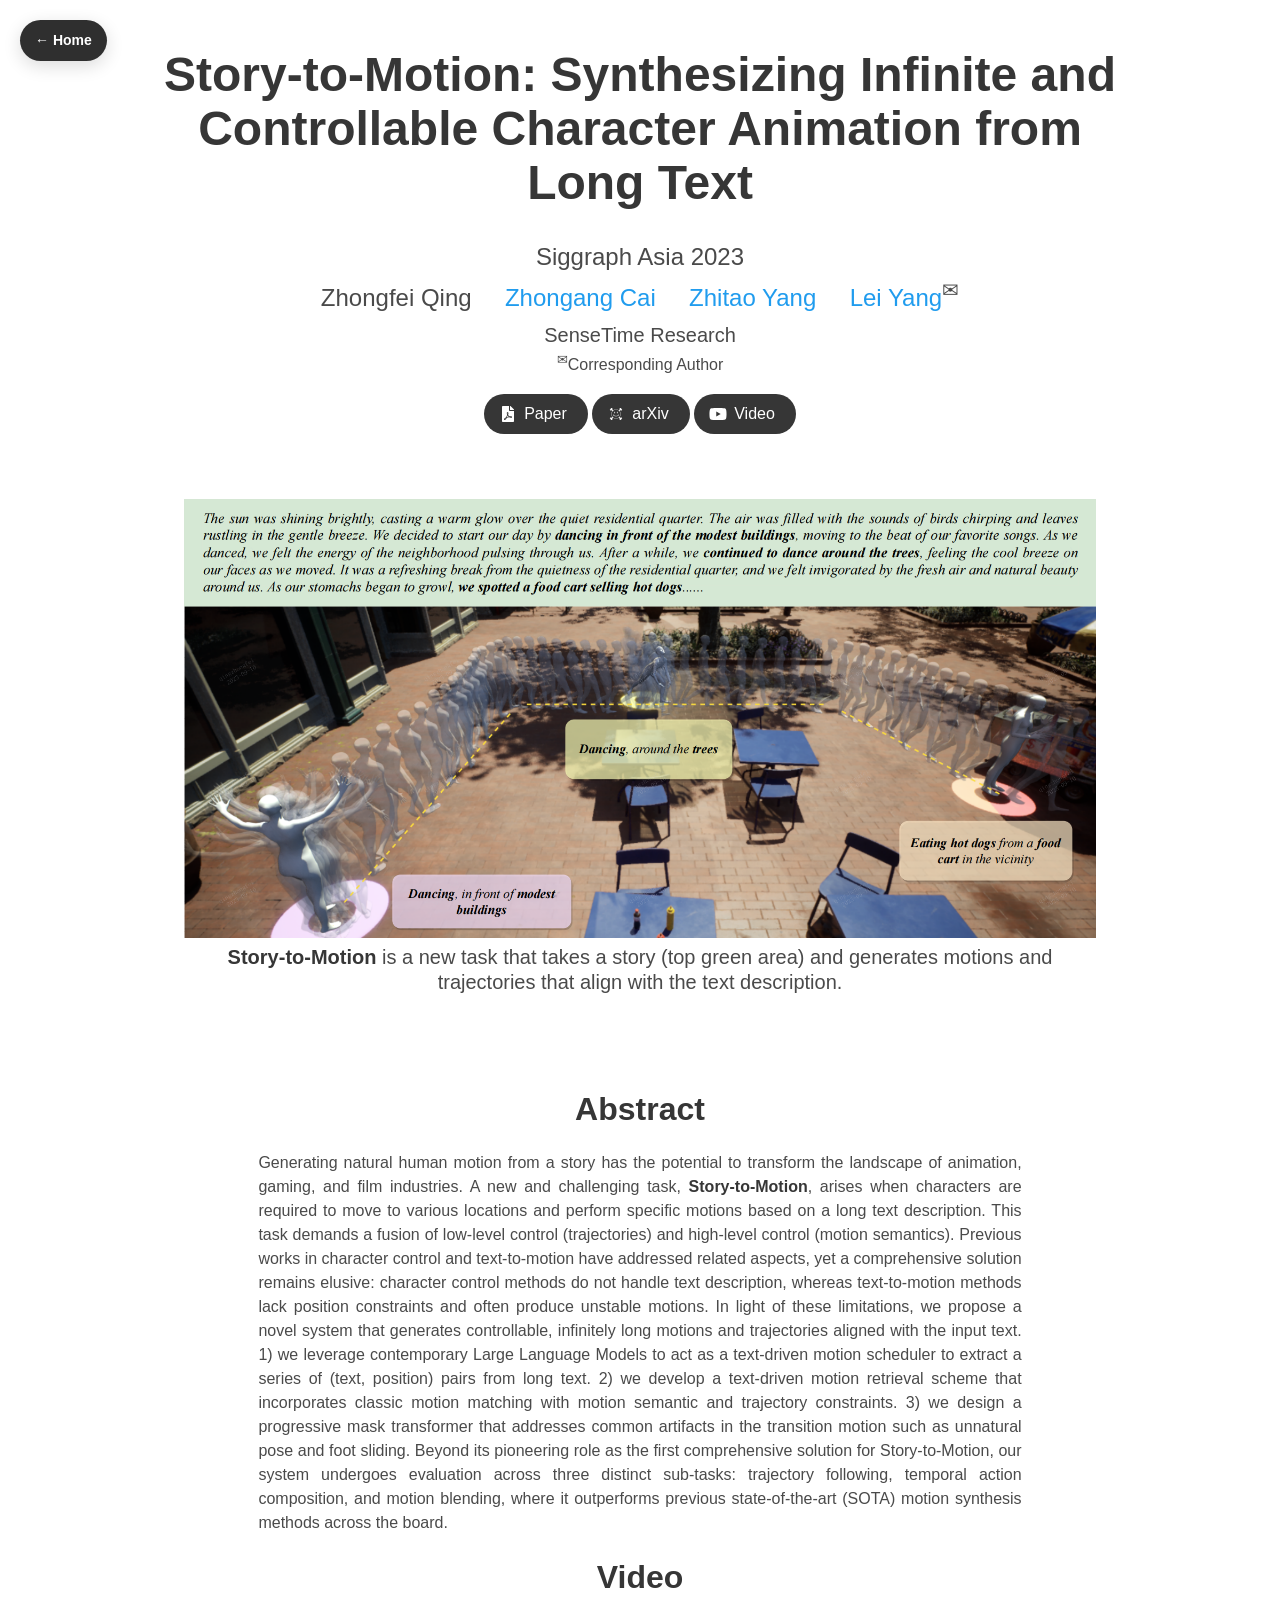
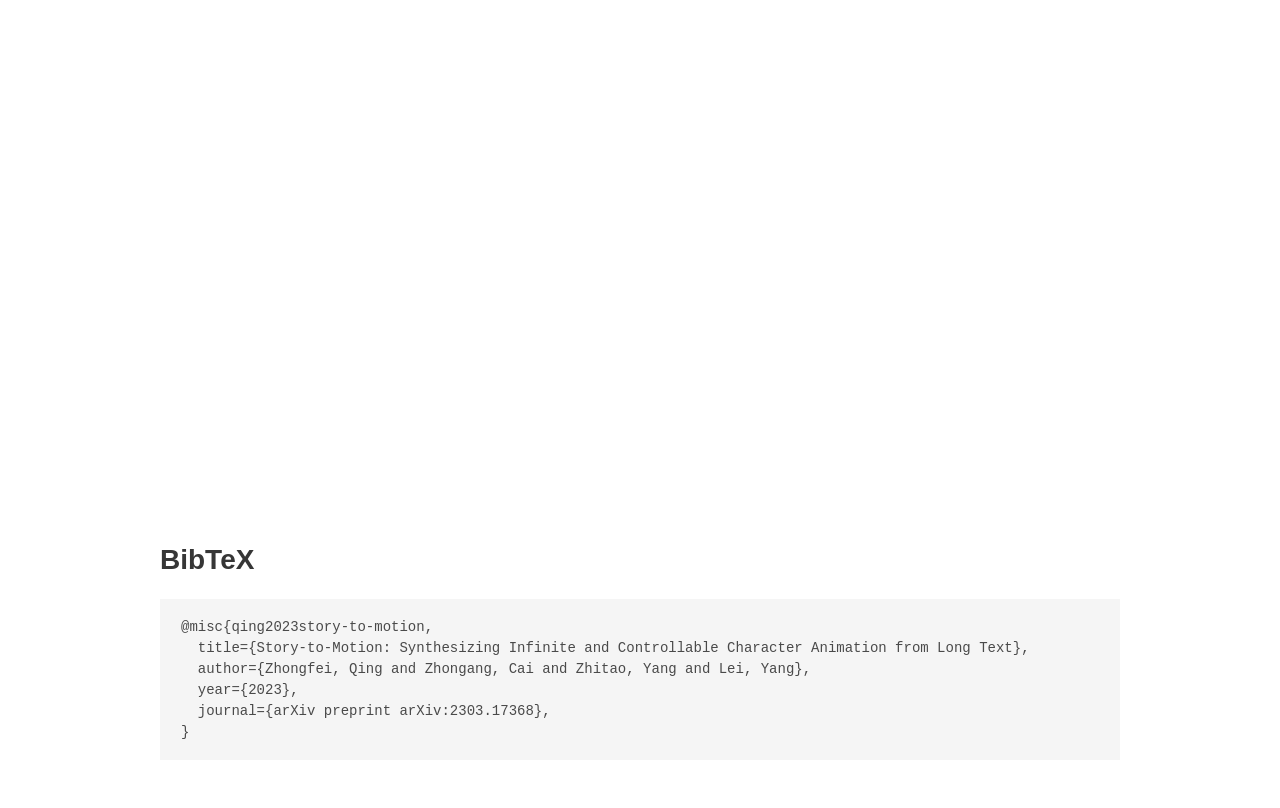
==== projects/story-to-motion/index.html @ 37f8f80c "Build bilingual academic portfolio homepage" ====
<!DOCTYPE html>
<html class="fontawesome-i2svg-active fontawesome-i2svg-complete">

<head>
  <meta http-equiv="Content-Type" content="text/html; charset=UTF-8">

  <meta name="description"
    content="Story-to-Motion: Synthesizing Infinite and Controllable Character Animation from Long Text">
  <meta name="keywords" content="SynBody">
  <meta name="viewport" content="width=device-width, initial-scale=1">
  <title>Story-to-Motion: Synthesizing Infinite and Controllable Character Animation from Long Text</title>

  <style type="text/css">
    svg:not(:root).svg-inline--fa {
      overflow: visible
    }

    .svg-inline--fa {
      display: inline-block;
      font-size: inherit;
      height: 1em;
      overflow: visible;
      vertical-align: -.125em
    }

    .svg-inline--fa.fa-lg {
      vertical-align: -.225em
    }

    .svg-inline--fa.fa-w-1 {
      width: .0625em
    }

    .svg-inline--fa.fa-w-2 {
      width: .125em
    }

    .svg-inline--fa.fa-w-3 {
      width: .1875em
    }

    .svg-inline--fa.fa-w-4 {
      width: .25em
    }

    .svg-inline--fa.fa-w-5 {
      width: .3125em
    }

    .svg-inline--fa.fa-w-6 {
      width: .375em
    }

    .svg-inline--fa.fa-w-7 {
      width: .4375em
    }

    .svg-inline--fa.fa-w-8 {
      width: .5em
    }

    .svg-inline--fa.fa-w-9 {
      width: .5625em
    }

    .svg-inline--fa.fa-w-10 {
      width: .625em
    }

    .svg-inline--fa.fa-w-11 {
      width: .6875em
    }

    .svg-inline--fa.fa-w-12 {
      width: .75em
    }

    .svg-inline--fa.fa-w-13 {
      width: .8125em
    }

    .svg-inline--fa.fa-w-14 {
      width: .875em
    }

    .svg-inline--fa.fa-w-15 {
      width: .9375em
    }

    .svg-inline--fa.fa-w-16 {
      width: 1em
    }

    .svg-inline--fa.fa-w-17 {
      width: 1.0625em
    }

    .svg-inline--fa.fa-w-18 {
      width: 1.125em
    }

    .svg-inline--fa.fa-w-19 {
      width: 1.1875em
    }

    .svg-inline--fa.fa-w-20 {
      width: 1.25em
    }

    .svg-inline--fa.fa-pull-left {
      margin-right: .3em;
      width: auto
    }

    .svg-inline--fa.fa-pull-right {
      margin-left: .3em;
      width: auto
    }

    .svg-inline--fa.fa-border {
      height: 1.5em
    }

    .svg-inline--fa.fa-li {
      width: 2em
    }

    .svg-inline--fa.fa-fw {
      width: 1.25em
    }

    .fa-layers svg.svg-inline--fa {
      bottom: 0;
      left: 0;
      margin: auto;
      position: absolute;
      right: 0;
      top: 0
    }

    .fa-layers {
      display: inline-block;
      height: 1em;
      position: relative;
      text-align: center;
      vertical-align: -.125em;
      width: 1em
    }

    .fa-layers svg.svg-inline--fa {
      -webkit-transform-origin: center center;
      transform-origin: center center
    }

    .fa-layers-counter,
    .fa-layers-text {
      display: inline-block;
      position: absolute;
      text-align: center
    }

    .fa-layers-text {
      left: 50%;
      top: 50%;
      -webkit-transform: translate(-50%, -50%);
      transform: translate(-50%, -50%);
      -webkit-transform-origin: center center;
      transform-origin: center center
    }

    .fa-layers-counter {
      background-color: #ff253a;
      border-radius: 1em;
      -webkit-box-sizing: border-box;
      box-sizing: border-box;
      color: #fff;
      height: 1.5em;
      line-height: 1;
      max-width: 5em;
      min-width: 1.5em;
      overflow: hidden;
      padding: .25em;
      right: 0;
      text-overflow: ellipsis;
      top: 0;
      -webkit-transform: scale(.25);
      transform: scale(.25);
      -webkit-transform-origin: top right;
      transform-origin: top right
    }

    .fa-layers-bottom-right {
      bottom: 0;
      right: 0;
      top: auto;
      -webkit-transform: scale(.25);
      transform: scale(.25);
      -webkit-transform-origin: bottom right;
      transform-origin: bottom right
    }

    .fa-layers-bottom-left {
      bottom: 0;
      left: 0;
      right: auto;
      top: auto;
      -webkit-transform: scale(.25);
      transform: scale(.25);
      -webkit-transform-origin: bottom left;
      transform-origin: bottom left
    }

    .fa-layers-top-right {
      right: 0;
      top: 0;
      -webkit-transform: scale(.25);
      transform: scale(.25);
      -webkit-transform-origin: top right;
      transform-origin: top right
    }

    .fa-layers-top-left {
      left: 0;
      right: auto;
      top: 0;
      -webkit-transform: scale(.25);
      transform: scale(.25);
      -webkit-transform-origin: top left;
      transform-origin: top left
    }

    .fa-lg {
      font-size: 1.3333333333em;
      line-height: .75em;
      vertical-align: -.0667em
    }

    .fa-xs {
      font-size: .75em
    }

    .fa-sm {
      font-size: .875em
    }

    .fa-1x {
      font-size: 1em
    }

    .fa-2x {
      font-size: 2em
    }

    .fa-3x {
      font-size: 3em
    }

    .fa-4x {
      font-size: 4em
    }

    .fa-5x {
      font-size: 5em
    }

    .fa-6x {
      font-size: 6em
    }

    .fa-7x {
      font-size: 7em
    }

    .fa-8x {
      font-size: 8em
    }

    .fa-9x {
      font-size: 9em
    }

    .fa-10x {
      font-size: 10em
    }

    .fa-fw {
      text-align: center;
      width: 1.25em
    }

    .fa-ul {
      list-style-type: none;
      margin-left: 2.5em;
      padding-left: 0
    }

    .fa-ul>li {
      position: relative
    }

    .fa-li {
      left: -2em;
      position: absolute;
      text-align: center;
      width: 2em;
      line-height: inherit
    }

    .fa-border {
      border: solid .08em #eee;
      border-radius: .1em;
      padding: .2em .25em .15em
    }

    .fa-pull-left {
      float: left
    }

    .fa-pull-right {
      float: right
    }

    .fa.fa-pull-left,
    .fab.fa-pull-left,
    .fal.fa-pull-left,
    .far.fa-pull-left,
    .fas.fa-pull-left {
      margin-right: .3em
    }

    .fa.fa-pull-right,
    .fab.fa-pull-right,
    .fal.fa-pull-right,
    .far.fa-pull-right,
    .fas.fa-pull-right {
      margin-left: .3em
    }

    .fa-spin {
      -webkit-animation: fa-spin 2s infinite linear;
      animation: fa-spin 2s infinite linear
    }

    .fa-pulse {
      -webkit-animation: fa-spin 1s infinite steps(8);
      animation: fa-spin 1s infinite steps(8)
    }

    @-webkit-keyframes fa-spin {
      0% {
        -webkit-transform: rotate(0);
        transform: rotate(0)
      }

      100% {
        -webkit-transform: rotate(360deg);
        transform: rotate(360deg)
      }
    }

    @keyframes fa-spin {
      0% {
        -webkit-transform: rotate(0);
        transform: rotate(0)
      }

      100% {
        -webkit-transform: rotate(360deg);
        transform: rotate(360deg)
      }
    }

    .fa-rotate-90 {
      -webkit-transform: rotate(90deg);
      transform: rotate(90deg)
    }

    .fa-rotate-180 {
      -webkit-transform: rotate(180deg);
      transform: rotate(180deg)
    }

    .fa-rotate-270 {
      -webkit-transform: rotate(270deg);
      transform: rotate(270deg)
    }

    .fa-flip-horizontal {
      -webkit-transform: scale(-1, 1);
      transform: scale(-1, 1)
    }

    .fa-flip-vertical {
      -webkit-transform: scale(1, -1);
      transform: scale(1, -1)
    }

    .fa-flip-both,
    .fa-flip-horizontal.fa-flip-vertical {
      -webkit-transform: scale(-1, -1);
      transform: scale(-1, -1)
    }

    :root .fa-flip-both,
    :root .fa-flip-horizontal,
    :root .fa-flip-vertical,
    :root .fa-rotate-180,
    :root .fa-rotate-270,
    :root .fa-rotate-90 {
      -webkit-filter: none;
      filter: none
    }

    .fa-stack {
      display: inline-block;
      height: 2em;
      position: relative;
      width: 2.5em
    }

    .fa-stack-1x,
    .fa-stack-2x {
      bottom: 0;
      left: 0;
      margin: auto;
      position: absolute;
      right: 0;
      top: 0
    }

    .svg-inline--fa.fa-stack-1x {
      height: 1em;
      width: 1.25em
    }

    .svg-inline--fa.fa-stack-2x {
      height: 2em;
      width: 2.5em
    }

    .fa-inverse {
      color: #fff
    }

    .sr-only {
      border: 0;
      clip: rect(0, 0, 0, 0);
      height: 1px;
      margin: -1px;
      overflow: hidden;
      padding: 0;
      position: absolute;
      width: 1px
    }

    .sr-only-focusable:active,
    .sr-only-focusable:focus {
      clip: auto;
      height: auto;
      margin: 0;
      overflow: visible;
      position: static;
      width: auto
    }

    .svg-inline--fa .fa-primary {
      fill: var(--fa-primary-color, currentColor);
      opacity: 1;
      opacity: var(--fa-primary-opacity, 1)
    }

    .svg-inline--fa .fa-secondary {
      fill: var(--fa-secondary-color, currentColor);
      opacity: .4;
      opacity: var(--fa-secondary-opacity, .4)
    }

    .svg-inline--fa.fa-swap-opacity .fa-primary {
      opacity: .4;
      opacity: var(--fa-secondary-opacity, .4)
    }

    .svg-inline--fa.fa-swap-opacity .fa-secondary {
      opacity: 1;
      opacity: var(--fa-primary-opacity, 1)
    }

    .svg-inline--fa mask .fa-primary,
    .svg-inline--fa mask .fa-secondary {
      fill: #000
    }

    .fad.fa-inverse {
      color: #fff
    }
  </style>

  <link rel="stylesheet" href="./style/bulma.min.css">
  <link rel="stylesheet" href="./style/bulma-carousel.min.css">
  <link rel="stylesheet" href="./style/bulma-slider.min.css">
  <link rel="stylesheet" href="./style/fontawesome.all.min.css">
  <link rel="stylesheet" href="./style/academicons.min.css">
  <link rel="stylesheet" href="./style/index.css">

  <style type="text/css">
    ._th-container ._th-item {
      margin-bottom: 3px;
      position: relative;
      width: 0;
      height: 0;
      cursor: pointer;
      opacity: .3;
      background-color: aquamarine;
      border-radius: 100%;
      text-align: center;
      line-height: 30px;
      -webkit-transition: all .35s;
      -o-transition: all .35s;
      transition: all .35s;
      right: 30px
    }

    ._th-container ._th-item,
    ._th-container ._th-click-hover,
    ._th_cover-all-show-times ._th_times {
      -webkit-box-shadow: -3px 4px 12px -5px black;
      box-shadow: -3px 4px 12px -5px black
    }

    ._th-container:hover ._th-item._item-x2 {
      margin-left: 18px;
      width: 40px;
      height: 40px;
      line-height: 40px
    }

    ._th-container:hover ._th-item._item-x-2 {
      margin-left: 17px;
      width: 38px;
      height: 38px;
      line-height: 38px
    }

    ._th-container:hover ._th-item._item-xx2 {
      width: 36px;
      height: 36px;
      margin-left: 16px;
      line-height: 36px
    }

    ._th-container:hover ._th-item._item-xx-2 {
      width: 32px;
      height: 32px;
      line-height: 32px;
      margin-left: 14px
    }

    ._th-container:hover ._th-item._item-reset {
      width: 30px;
      line-height: 30px;
      height: 30px;
      margin-left: 10px
    }

    ._th-click-hover {
      position: relative;
      -webkit-transition: all .5s;
      -o-transition: all .5s;
      transition: all .5s;
      height: 45px;
      width: 45px;
      cursor: pointer;
      opacity: .3;
      border-radius: 100%;
      background-color: aquamarine;
      text-align: center;
      line-height: 45px;
      right: 0
    }

    ._th-container:hover {
      left: -5px
    }

    ._th-container {
      font-size: 12px;
      -webkit-transition: all .5s;
      -o-transition: all .5s;
      transition: all .5s;
      left: -35px;
      top: 20%;
      position: fixed;
      -webkit-box-sizing: border-box;
      box-sizing: border-box;
      z-index: 100000;
      -webkit-user-select: none;
      -moz-user-select: none;
      -ms-user-select: none;
      user-select: none
    }

    ._th-container ._th-item:hover {
      opacity: .8;
      background-color: #5fb492;
      color: aliceblue
    }

    ._th-container ._th-item:active {
      opacity: .9;
      background-color: #1b3a26;
      color: aliceblue
    }

    ._th-container:hover ._th-click-hover {
      opacity: .8
    }

    ._th-container:hover ._th-item {
      opacity: .6;
      right: 0
    }

    ._th-container ._th-click-hover:hover {
      opacity: .8;
      background-color: #5fb492;
      color: aliceblue
    }

    ._th_cover-all-show-times {
      position: fixed;
      top: 0;
      right: 0;
      width: 100%;
      height: 100%;
      z-index: 99999;
      opacity: 1;
      font-weight: 900;
      font-size: 30px;
      color: #4f4f4f;
      background-color: rgba(0, 0, 0, 0.1)
    }

    ._th_cover-all-show-times._th_hidden {
      z-index: -99999;
      opacity: 0;
      -webkit-transition: 1s all;
      -o-transition: 1s all;
      transition: 1s all
    }

    ._th_cover-all-show-times ._th_times {
      width: 300px;
      height: 300px;
      border-radius: 50%;
      background-color: rgba(127, 255, 212, 0.51);
      text-align: center;
      line-height: 300px;
      position: absolute;
      top: 50%;
      right: 50%;
      margin-top: -150px;
      margin-right: -150px
    }
  </style>
</head>

<body data-new-gr-c-s-check-loaded="14.1102.0" data-gr-ext-installed="">
  <a class="home-link" href="../../" aria-label="Back to homepage">← Home</a>
  <section class="hero">
    <div class="hero-body">
      <div class="container is-max-desktop">
        <div class="columns is-centered">
          <div class="column has-text-centered">
            <h1 class="title is-1 publication-title">Story-to-Motion: Synthesizing Infinite and Controllable Character Animation from Long Text</h1>

            <div class="is-size-4 publication-authors">
              <span class="author-block"><sup></sup>Siggraph Asia 2023</span>
            </div>

            <div class="is-size-4 publication-authors">
              <span class="author-block">
                Zhongfei Qing<sup></sup></span>&nbsp;&nbsp;&nbsp;&nbsp;
              <span class="author-block">
                <a href="https://caizhongang.github.io/">Zhongang Cai</a><sup></sup></span>&nbsp;&nbsp;&nbsp;&nbsp;
              <span class="author-block">
                <a href="https://github.com/Maoxie">Zhitao Yang</a><sup></sup></span>&nbsp;&nbsp;&nbsp;&nbsp;
              <span class="author-block">
                <a href="http://yanglei.me/">Lei Yang</a><sup>✉</sup></span>
              <br />
            </div>

            <div class="is-size-5 publication-authors">
              <span class="author-block"><sup></sup>SenseTime Research</span>
            </div>

            <div class="is-size-6 publication-authors">
              <span class="author-block"><sup>✉</sup>Corresponding Author</span>
            </div>

            <div class="column has-text-centered">
              <div class="publication-links">
                <!-- PDF Link. -->
                <span class="link-block">
                  <a href="https://arxiv.org/pdf/2303.17368.pdf"
                    class="external-link button is-normal is-rounded is-dark">
                    <span class="icon">
                      <svg class="svg-inline--fa fa-file-pdf fa-w-12" aria-hidden="true" focusable="false"
                        data-prefix="fas" data-icon="file-pdf" role="img" xmlns="http://www.w3.org/2000/svg"
                        viewBox="0 0 384 512" data-fa-i2svg="">
                        <path fill="currentColor"
                          d="M181.9 256.1c-5-16-4.9-46.9-2-46.9 8.4 0 7.6 36.9 2 46.9zm-1.7 47.2c-7.7 20.2-17.3 43.3-28.4 62.7 18.3-7 39-17.2 62.9-21.9-12.7-9.6-24.9-23.4-34.5-40.8zM86.1 428.1c0 .8 13.2-5.4 34.9-40.2-6.7 6.3-29.1 24.5-34.9 40.2zM248 160h136v328c0 13.3-10.7 24-24 24H24c-13.3 0-24-10.7-24-24V24C0 10.7 10.7 0 24 0h200v136c0 13.2 10.8 24 24 24zm-8 171.8c-20-12.2-33.3-29-42.7-53.8 4.5-18.5 11.6-46.6 6.2-64.2-4.7-29.4-42.4-26.5-47.8-6.8-5 18.3-.4 44.1 8.1 77-11.6 27.6-28.7 64.6-40.8 85.8-.1 0-.1.1-.2.1-27.1 13.9-73.6 44.5-54.5 68 5.6 6.9 16 10 21.5 10 17.9 0 35.7-18 61.1-61.8 25.8-8.5 54.1-19.1 79-23.2 21.7 11.8 47.1 19.5 64 19.5 29.2 0 31.2-32 19.7-43.4-13.9-13.6-54.3-9.7-73.6-7.2zM377 105L279 7c-4.5-4.5-10.6-7-17-7h-6v128h128v-6.1c0-6.3-2.5-12.4-7-16.9zm-74.1 255.3c4.1-2.7-2.5-11.9-42.8-9 37.1 15.8 42.8 9 42.8 9z">
                        </path>
                      </svg><!-- <i class="fas fa-file-pdf"></i> Font Awesome fontawesome.com -->
                    </span>
                    <span>Paper</span>
                  </a>
                </span>
                <span class="link-block">
                  <a href="https://arxiv.org/abs/2303.17368" class="external-link button is-normal is-rounded is-dark">
                    <span class="icon">
                      <i class="ai ai-arxiv"></i>
                    </span>
                    <span>arXiv</span>
                  </a>
                </span>
                <!-- Video Link. -->
                <span class="link-block">
                  <a href="https://www.youtube.com/watch?v=A2_NKE4tEwM" class="external-link button is-normal is-rounded is-dark">
                    <span class="icon">
                        <svg class="svg-inline--fa fa-youtube fa-w-18" aria-hidden="true" focusable="false" data-prefix="fab" data-icon="youtube" role="img" xmlns="http://www.w3.org/2000/svg" viewBox="0 0 576 512" data-fa-i2svg=""><path fill="currentColor" d="M549.655 124.083c-6.281-23.65-24.787-42.276-48.284-48.597C458.781 64 288 64 288 64S117.22 64 74.629 75.486c-23.497 6.322-42.003 24.947-48.284 48.597-11.412 42.867-11.412 132.305-11.412 132.305s0 89.438 11.412 132.305c6.281 23.65 24.787 41.5 48.284 47.821C117.22 448 288 448 288 448s170.78 0 213.371-11.486c23.497-6.321 42.003-24.171 48.284-47.821 11.412-42.867 11.412-132.305 11.412-132.305s0-89.438-11.412-132.305zm-317.51 213.508V175.185l142.739 81.205-142.739 81.201z"></path></svg><!-- <i class="fab fa-youtube"></i> Font Awesome fontawesome.com -->
                    </span>
                    <span>Video</span>
                  </a>
                </span>
              </div>
            </div>
          </div>
        </div>
      </div>
    </div>
  </section>

  <section class="hero teaser">
    <div class="container is-max-desktop">
      <div class="hero-body">
        <img src="./static/teaser.png" alt="teaser" class="teaser">
        <h2 class="subtitle has-text-centered">
          <strong>Story-to-Motion</strong> is a new task that takes a story (top green area) and generates motions and trajectories that align with the text description.
        </h2>
      </div>
    </div>
  </section>

  <section class="section">
    <div class="container is-max-desktop">
      <!-- Abstract. -->
      <div class="columns is-centered has-text-centered">
        <div class="column is-four-fifths">
          <h2 class="title is-3">Abstract</h2>
          <div class="content has-text-justified">
            Generating natural human motion from a story has the potential to transform the landscape of animation, gaming, and film industries.
            A new and challenging task, <strong>Story-to-Motion</strong>, arises when characters are required to move to various locations and perform specific motions based on a long text description.  This task demands a fusion of low-level control (trajectories) and high-level control (motion semantics).
            Previous works in character control and text-to-motion have addressed related aspects, yet a comprehensive solution remains elusive: character control methods do not handle text description, whereas text-to-motion methods lack position constraints and often produce unstable motions.
            In light of these limitations, we propose a novel system that generates controllable, infinitely long motions and trajectories aligned with the input text.
            1) we leverage contemporary Large Language Models to act as a text-driven motion scheduler to extract a series of (text, position) pairs from long text.
            2) we develop a text-driven motion retrieval scheme that incorporates classic motion matching with motion semantic and trajectory constraints.
            3) we design a progressive mask transformer that addresses common artifacts in the transition motion such as unnatural pose and foot sliding.
            Beyond its pioneering role as the first comprehensive solution for Story-to-Motion, our system undergoes evaluation across three distinct sub-tasks: trajectory following, temporal action composition, and motion blending, where it outperforms previous state-of-the-art (SOTA) motion synthesis methods across the board.
          </div>
        </div>
      </div>
      <!--/ Abstract. -->

      <!-- Paper video. -->
      <div class="columns is-centered has-text-centered">
        <div class="column is-four-fifths">
          <h2 class="title is-3">Video</h2>
          <div class="publication-video">
            <iframe src="https://www.youtube.com/embed/A2_NKE4tEwM?si=Kq4nVkrPt6q5eEhz" frameborder="0" allow="autoplay; encrypted-media"
              allowfullscreen=""></iframe>
          </div>
        </div>
      </div>
      <!--/ Paper video. -->


    </div>

  </section>



  <section class="section" id="BibTeX">
    <div class="container is-max-desktop content">
      <h2 class="title">BibTeX</h2>
      <pre><code>@misc{qing2023story-to-motion,
  title={Story-to-Motion: Synthesizing Infinite and Controllable Character Animation from Long Text},
  author={Zhongfei, Qing and Zhongang, Cai and Zhitao, Yang and Lei, Yang},
  year={2023},
  journal={arXiv preprint arXiv:2303.17368},
}</code></pre>
    </div>
  </section>
</body>
---- projects/story-to-motion/style/academicons.min.css ----
@font-face {
     font-family: 'Academicons';
     font-style: normal;
     font-weight: 400;
     font-display: block;
     src: url('../fonts/academicons.eot');
     src: url('../fonts/academicons.eot') format('embedded-opentype'), url('../fonts/academicons.ttf') format('truetype'), url('../fonts/academicons.woff') format('woff'), url('../fonts/academicons.svg') format('svg');
 }

 .ai {
     font-family: 'Academicons';
     font-weight: 400;
     -moz-osx-font-smoothing: grayscale;
     -webkit-font-smoothing: antialiased;
     display: inline-block;
     font-style: normal;
     font-variant: normal;
     text-rendering: auto;
     line-height: 1;
 }

 .ai-academia:before {
     content: "\e9af";
 }

 .ai-academia-square:before {
     content: "\e93d";
 }

 .ai-acclaim:before {
     content: "\e92e";
 }

 .ai-acclaim-square:before {
     content: "\e93a";
 }

 .ai-acm:before {
     content: "\e93c";
 }

 .ai-acm-square:before {
     content: "\e95d";
 }

 .ai-acmdl:before {
     content: "\e96a";
 }

 .ai-acmdl-square:before {
     content: "\e9d3";
 }

 .ai-ads:before {
     content: "\e9cb";
 }

 .ai-ads-square:before {
     content: "\e94a";
 }

 .ai-africarxiv:before {
     content: "\e91b";
 }

 .ai-africarxiv-square:before {
     content: "\e90b";
 }

 .ai-archive:before {
     content: "\e955";
 }

 .ai-archive-square:before {
     content: "\e956";
 }

 .ai-arxiv:before {
     content: "\e974";
 }

 .ai-arxiv-square:before {
     content: "\e9a6";
 }

 .ai-biorxiv:before {
     content: "\e9a2";
 }

 .ai-biorxiv-square:before {
     content: "\e98b";
 }

 .ai-ceur:before {
     content: "\e96d";
 }

 .ai-ceur-square:before {
     content: "\e92f";
 }

 .ai-ciencia-vitae:before {
     content: "\e912";
 }

 .ai-ciencia-vitae-square:before {
     content: "\e913";
 }

 .ai-clarivate:before {
     content: "\e924";
 }

 .ai-clarivate-square:before {
     content: "\e925";
 }

 .ai-closed-access:before {
     content: "\e942";
 }

 .ai-closed-access-square:before {
     content: "\e943";
 }

 .ai-conversation:before {
     content: "\e94c";
 }

 .ai-conversation-square:before {
     content: "\e915";
 }

 .ai-coursera:before {
     content: "\e95f";
 }

 .ai-coursera-square:before {
     content: "\e97f";
 }

 .ai-crossref:before {
     content: "\e918";
 }

 .ai-crossref-square:before {
     content: "\e919";
 }

 .ai-cv:before {
     content: "\e9a5";
 }

 .ai-cv-square:before {
     content: "\e90a";
 }

 .ai-datacite:before {
     content: "\e91c";
 }

 .ai-datacite-square:before {
     content: "\e91d";
 }

 .ai-dataverse:before {
     content: "\e9f7";
 }

 .ai-dataverse-square:before {
     content: "\e9e4";
 }

 .ai-dblp:before {
     content: "\e94f";
 }

 .ai-dblp-square:before {
     content: "\e93f";
 }

 .ai-depsy:before {
     content: "\e97a";
 }

 .ai-depsy-square:before {
     content: "\e94b";
 }

 .ai-doi:before {
     content: "\e97e";
 }

 .ai-doi-square:before {
     content: "\e98f";
 }

 .ai-dryad:before {
     content: "\e97c";
 }

 .ai-dryad-square:before {
     content: "\e98c";
 }

 .ai-elsevier:before {
     content: "\e961";
 }

 .ai-elsevier-square:before {
     content: "\e910";
 }

 .ai-figshare:before {
     content: "\e981";
 }

 .ai-figshare-square:before {
     content: "\e9e7";
 }

 .ai-google-scholar:before {
     content: "\e9d4";
 }

 .ai-google-scholar-square:before {
     content: "\e9f9";
 }

 .ai-hal:before {
     content: "\e92c";
 }

 .ai-hal-square:before {
     content: "\e92d";
 }

 .ai-hypothesis:before {
     content: "\e95a";
 }

 .ai-hypothesis-square:before {
     content: "\e95b";
 }

 .ai-ideas-repec:before {
     content: "\e9ed";
 }

 .ai-ideas-repec-square:before {
     content: "\e9f8";
 }

 .ai-ieee:before {
     content: "\e929";
 }

 .ai-ieee-square:before {
     content: "\e9b9";
 }

 .ai-impactstory:before {
     content: "\e9cf";
 }

 .ai-impactstory-square:before {
     content: "\e9aa";
 }

 .ai-inaturalist:before {
     content: "\e900";
 }

 .ai-inaturalist-square:before {
     content: "\e901";
 }

 .ai-inpn:before {
     content: "\e902";
 }

 .ai-inpn-square:before {
     content: "\e903";
 }

 .ai-inspire:before {
     content: "\e9e9";
 }

 .ai-inspire-square:before {
     content: "\e9fe";
 }

 .ai-isidore:before {
     content: "\e936";
 }

 .ai-isidore-square:before {
     content: "\e954";
 }

 .ai-jstor:before {
     content: "\e938";
 }

 .ai-jstor-square:before {
     content: "\e944";
 }

 .ai-lattes:before {
     content: "\e9b3";
 }

 .ai-lattes-square:before {
     content: "\e99c";
 }

 .ai-mathoverflow:before {
     content: "\e9f6";
 }

 .ai-mathoverflow-square:before {
     content: "\e97b";
 }

 .ai-mendeley:before {
     content: "\e9f0";
 }

 .ai-mendeley-square:before {
     content: "\e9f3";
 }

 .ai-moodle:before {
     content: "\e907";
 }

 .ai-moodle-square:before {
     content: "\e908";
 }

 .ai-mtmt:before {
     content: "\e950";
 }

 .ai-mtmt-square:before {
     content: "\e951";
 }

 .ai-nakala:before {
     content: "\e940";
 }

 .ai-nakala-square:before {
     content: "\e941";
 }

 .ai-obp:before {
     content: "\e92a";
 }

 .ai-obp-square:before {
     content: "\e92b";
 }

 .ai-open-access:before {
     content: "\e939";
 }

 .ai-open-access-square:before {
     content: "\e9f4";
 }

 .ai-open-data:before {
     content: "\e966";
 }

 .ai-open-data-square:before {
     content: "\e967";
 }

 .ai-open-materials:before {
     content: "\e968";
 }

 .ai-open-materials-square:before {
     content: "\e969";
 }

 .ai-openedition:before {
     content: "\e946";
 }

 .ai-openedition-square:before {
     content: "\e947";
 }

 .ai-orcid:before {
     content: "\e9d9";
 }

 .ai-orcid-square:before {
     content: "\e9c3";
 }

 .ai-osf:before {
     content: "\e9ef";
 }

 .ai-osf-square:before {
     content: "\e931";
 }

 .ai-overleaf:before {
     content: "\e914";
 }

 .ai-overleaf-square:before {
     content: "\e98d";
 }

 .ai-philpapers:before {
     content: "\e98a";
 }

 .ai-philpapers-square:before {
     content: "\e96f";
 }

 .ai-piazza:before {
     content: "\e99a";
 }

 .ai-piazza-square:before {
     content: "\e90c";
 }

 .ai-preregistered:before {
     content: "\e906";
 }

 .ai-preregistered-square:before {
     content: "\e96b";
 }

 .ai-protocols:before {
     content: "\e952";
 }

 .ai-protocols-square:before {
     content: "\e953";
 }

 .ai-psyarxiv:before {
     content: "\e90e";
 }

 .ai-psyarxiv-square:before {
     content: "\e90f";
 }

 .ai-publons:before {
     content: "\e937";
 }

 .ai-publons-square:before {
     content: "\e94e";
 }

 .ai-pubmed:before {
     content: "\e99f";
 }

 .ai-pubmed-square:before {
     content: "\e97d";
 }

 .ai-pubpeer:before {
     content: "\e922";
 }

 .ai-pubpeer-square:before {
     content: "\e923";
 }

 .ai-researcherid:before {
     content: "\e91a";
 }

 .ai-researcherid-square:before {
     content: "\e95c";
 }

 .ai-researchgate:before {
     content: "\e95e";
 }

 .ai-researchgate-square:before {
     content: "\e99e";
 }

 .ai-ror:before {
     content: "\e948";
 }

 .ai-ror-square:before {
     content: "\e949";
 }

 .ai-sci-hub:before {
     content: "\e959";
 }

 .ai-sci-hub-square:before {
     content: "\e905";
 }

 .ai-scirate:before {
     content: "\e98e";
 }

 .ai-scirate-square:before {
     content: "\e99d";
 }

 .ai-scopus:before {
     content: "\e91e";
 }

 .ai-scopus-square:before {
     content: "\e91f";
 }

 .ai-semantic-scholar:before {
     content: "\e96e";
 }

 .ai-semantic-scholar-square:before {
     content: "\e96c";
 }

 .ai-springer:before {
     content: "\e928";
 }

 .ai-springer-square:before {
     content: "\e99b";
 }

 .ai-ssrn:before {
     content: "\e916";
 }

 .ai-ssrn-square:before {
     content: "\e917";
 }

 .ai-stackoverflow:before {
     content: "\e920";
 }

 .ai-stackoverflow-square:before {
     content: "\e921";
 }

 .ai-zenodo:before {
     content: "\e911";
 }

 .ai-zotero:before {
     content: "\e962";
 }

 .ai-zotero-square:before {
     content: "\e932";
 }

 .ai-lg {
     font-size: 1.33333em;
     line-height: 0.75em;
     vertical-align: -.0667em;
 }

 .ai-xs {
     font-size: .75em;
 }

 .ai-sm {
     font-size: .875em;
 }

 .ai-1x {
     font-size: 1em;
 }

 .ai-2x {
     font-size: 2em;
 }

 .ai-3x {
     font-size: 3em;
 }

 .ai-4x {
     font-size: 4em;
 }

 .ai-5x {
     font-size: 5em;
 }

 .ai-6x {
     font-size: 6em;
 }

 .ai-7x {
     font-size: 7em;
 }

 .ai-8x {
     font-size: 8em;
 }

 .ai-9x {
     font-size: 9em;
 }

 .ai-10x {
     font-size: 10em;
 }

 .ai-fw {
     text-align: center;
     width: 1.25em;
 }

 .ai-ul {
     list-style-type: none;
     margin-left: 2.5em;
     padding-left: 0;
 }

 .ai-ul>li {
     position: relative;
 }

 .ai-li {
     left: -2em;
     position: absolute;
     text-align: center;
     width: 2em;
     line-height: inherit;
 }

 .ai-border {
     border: solid 0.08em #eee;
     border-radius: .1em;
     padding: .2em .25em .15em;
 }

 .ai-pull-left {
     float: left;
 }

 .ai-pull-right {
     float: right;
 }

 .ai.ai-pull-left {
     margin-right: .3em;
 }

 .ai.ai-pull-right {
     margin-right: .3em;
 }

 .ai-stack {
     display: inline-block;
     height: 2em;
     line-height: 2em;
     position: relative;
     vertical-align: middle;
     width: 2.5em;
 }

 .ai-stack-1x,
 .ai-stack-2x {
     left: 0;
     position: absolute;
     text-align: center;
     width: 100%;
 }

 .ai-stack-1x {
     line-height: inherit;
 }

 .ai-stack-2x {
     font-size: 2em;
 }

 .ai-inverse {
     color: #fff;
 }
---- projects/story-to-motion/style/index.css ----
body {
  font-family: 'Noto Sans', sans-serif;
}


.footer .icon-link {
  font-size: 25px;
  color: #000;
}

.link-block a {
  margin-top: 5px;
  margin-bottom: 5px;
}


.teaser .hero-body {
  padding-top: 0;
  padding-bottom: 3rem;
}

.teaser {
  font-family: 'Google Sans', sans-serif;
}

.publication-title {}

.publication-banner {
  max-height: parent;

}

.publication-banner video {
  position: relative;
  left: auto;
  top: auto;
  transform: none;
  object-fit: fit;
}

.publication-header .hero-body {}

.publication-title {
  font-family: 'Google Sans', sans-serif;
}

.publication-authors {
  font-family: 'Google Sans', sans-serif;
}

.publication-venue {
  color: #555;
  width: fit-content;
  font-weight: bold;
}

.publication-awards {
  color: #ff3860;
  width: fit-content;
  font-weight: bolder;
}

.publication-authors {}

.publication-authors a {
  color: hsl(204, 86%, 53%) !important;
}

.publication-authors a:hover {
  text-decoration: underline;
}

.author-block {
  display: inline-block;
}

.publication-banner img {}

.publication-authors {
  /*color: #4286f4;*/
}

.publication-video {
  position: relative;
  width: 100%;
  height: 0;
  padding-bottom: 56.25%;

  overflow: hidden;
  border-radius: 10px !important;
}

.publication-video iframe {
  position: absolute;
  top: 0;
  left: 0;
  width: 100%;
  height: 100%;
}

.publication-body img {}

.results-carousel {
  overflow: hidden;
}

.results-carousel .item {
  margin: 5px;
  overflow: hidden;
  border: 1px solid #bbb;
  border-radius: 10px;
  padding: 0;
  font-size: 0;
}

.results-carousel video {
  margin: 0;
}


.interpolation-panel {
  background: #f5f5f5;
  border-radius: 10px;
}

.interpolation-panel .interpolation-image {
  width: 100%;
  border-radius: 5px;
}

.interpolation-video-column {}

.interpolation-panel .slider {
  margin: 0 !important;
}

.interpolation-panel .slider {
  margin: 0 !important;
}

#interpolation-image-wrapper {
  width: 100%;
}

#interpolation-image-wrapper img {
  border-radius: 5px;
}
.home-link {
  position: fixed;
  top: 20px;
  left: 20px;
  z-index: 50;
  padding: 10px 15px;
  border-radius: 999px;
  color: #fff;
  background: rgba(25, 25, 25, .9);
  font-size: 14px;
  font-weight: 600;
  text-decoration: none;
  box-shadow: 0 5px 18px rgba(0, 0, 0, .14);
}

.home-link:hover {
  color: #fff;
  background: #111;
}
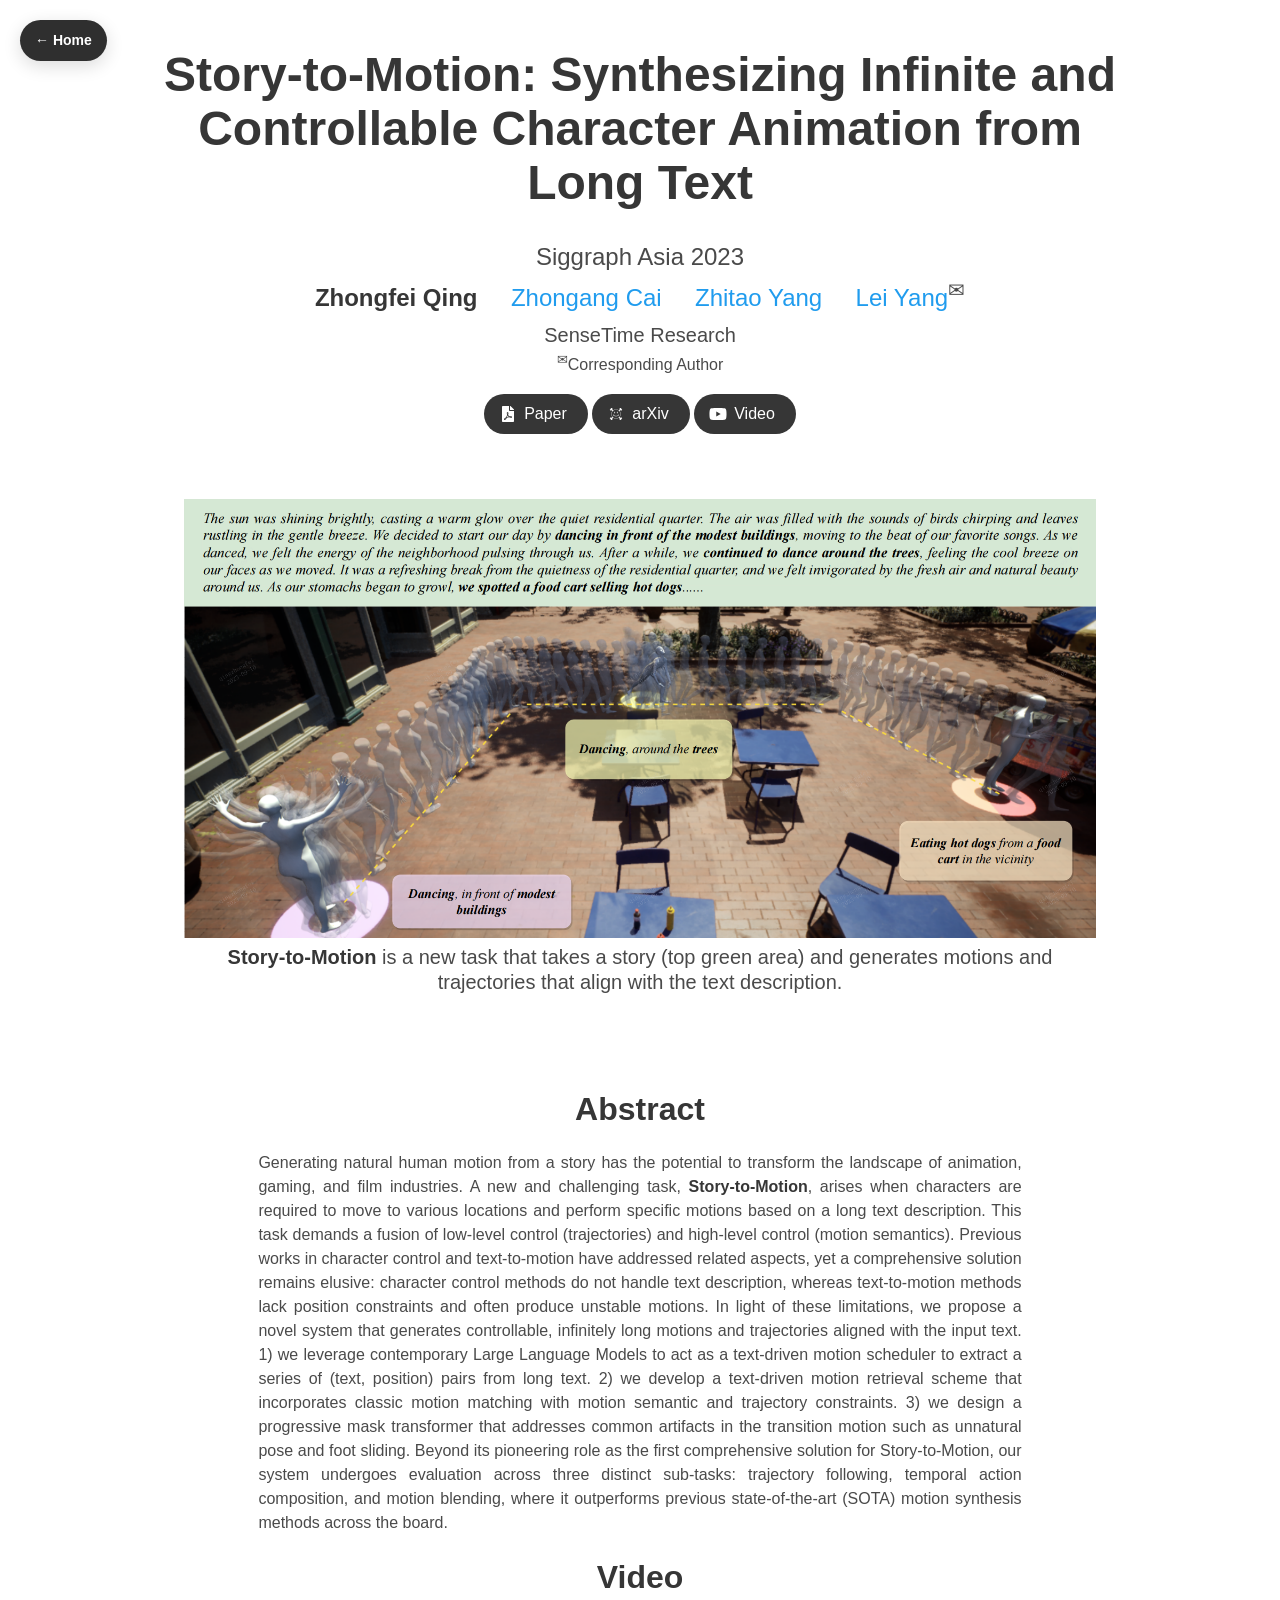
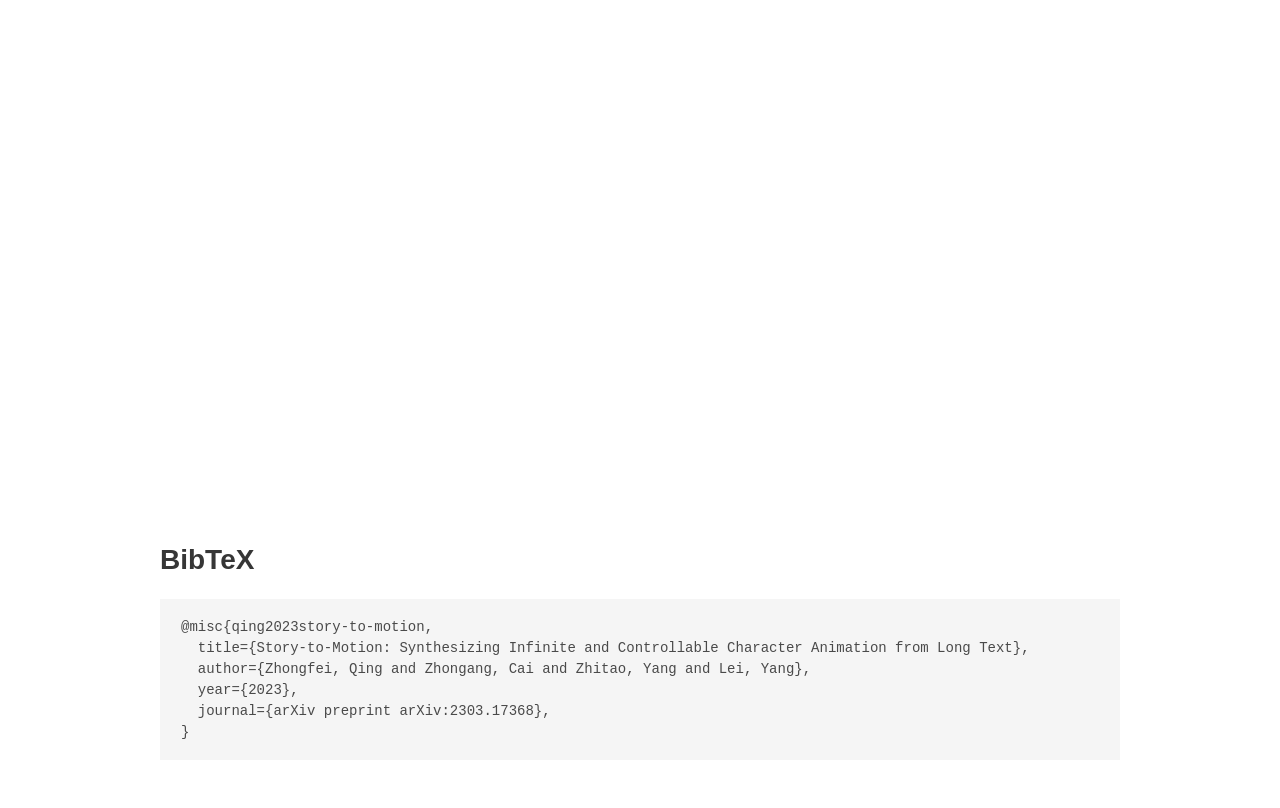
==== commit 6c7b14bc: "Highlight author names on project pages" ====
--- a/projects/story-to-motion/index.html
+++ b/projects/story-to-motion/index.html
@@ -679,7 +679,7 @@
 
             <div class="is-size-4 publication-authors">
               <span class="author-block">
-                Zhongfei Qing<sup></sup></span>&nbsp;&nbsp;&nbsp;&nbsp;
+                <strong>Zhongfei Qing</strong><sup></sup></span>&nbsp;&nbsp;&nbsp;&nbsp;
               <span class="author-block">
                 <a href="https://caizhongang.github.io/">Zhongang Cai</a><sup></sup></span>&nbsp;&nbsp;&nbsp;&nbsp;
               <span class="author-block">
